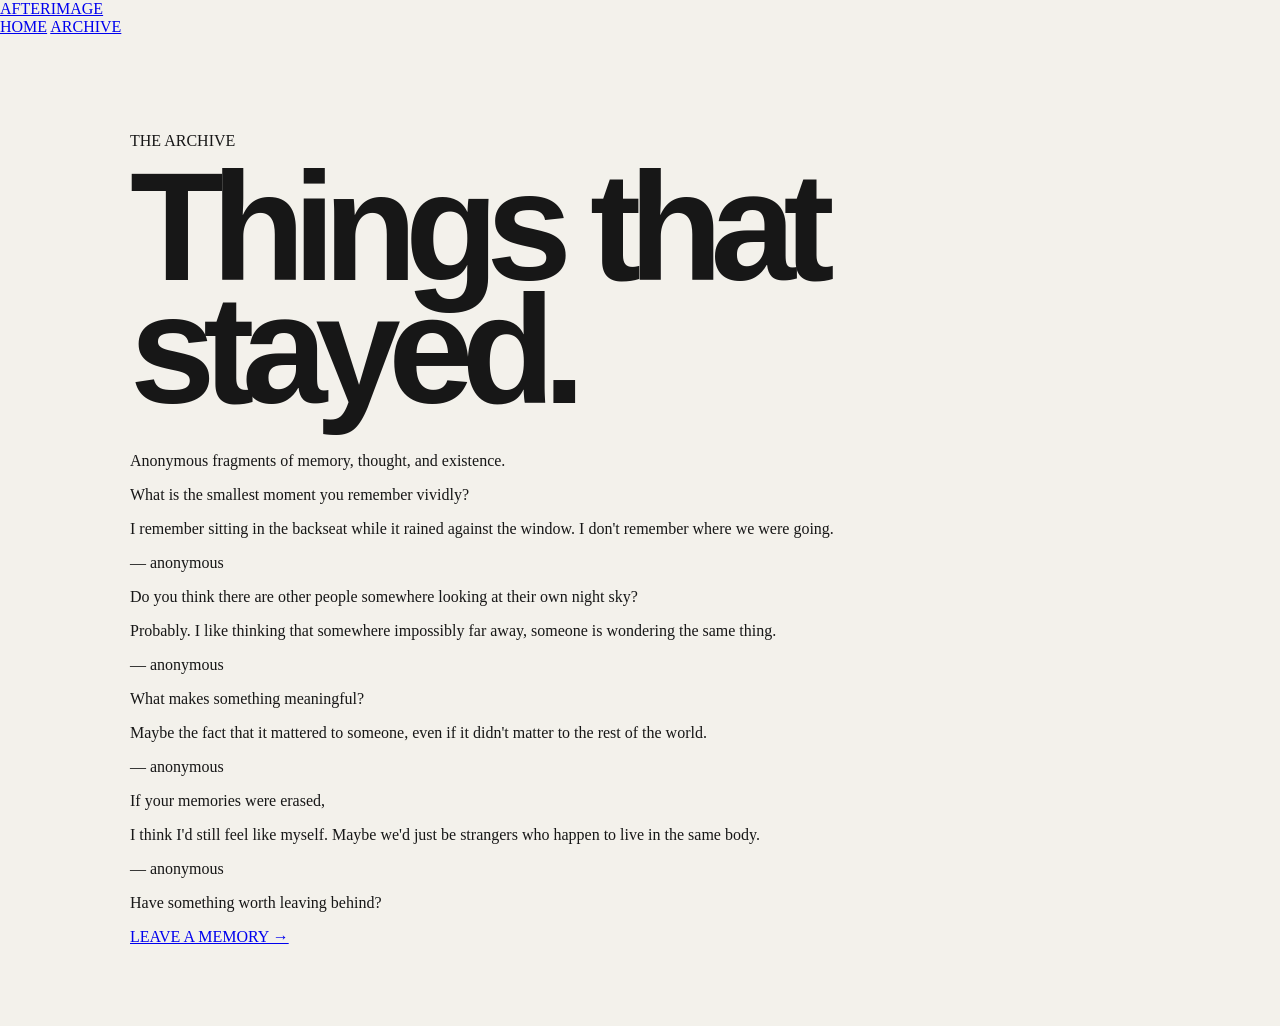
==== archive.html @ aa69af05 "Create archive.html" ====
<!DOCTYPE html>
<html lang="en">

<head>

    <meta charset="UTF-8">

    <meta name="viewport"
          content="width=device-width, initial-scale=1.0">

    <title>AFTERIMAGE — Archive</title>

    <link rel="stylesheet" href="style.css">

</head>


<body>

    <header>

        <a href="index.html" class="logo">
            AFTERIMAGE
        </a>

        <nav>
            <a href="index.html">HOME</a>
            <a href="archive.html">ARCHIVE</a>
        </nav>

    </header>


    <main class="archive">

        <section class="archive-intro">

            <p class="eyebrow">
                THE ARCHIVE
            </p>

            <h1>
                Things that<br>
                stayed.
            </h1>

            <p class="archive-description">
                Anonymous fragments of memory,
                thought, and existence.
            </p>

        </section>


        <section class="memory-grid">

            <article class="memory-card">

                <p class="memory-question">
                    What is the smallest moment
                    you remember vividly?
                </p>

                <p class="memory-text">
                    I remember sitting in the backseat
                    while it rained against the window.
                    I don't remember where we were going.
                </p>

                <span class="anonymous">
                    — anonymous
                </span>

            </article>


            <article class="memory-card">

                <p class="memory-question">
                    Do you think there are other
                    people somewhere looking at
                    their own night sky?
                </p>

                <p class="memory-text">
                    Probably. I like thinking that
                    somewhere impossibly far away,
                    someone is wondering the same thing.
                </p>

                <span class="anonymous">
                    — anonymous
                </span>

            </article>


            <article class="memory-card">

                <p class="memory-question">
                    What makes something meaningful?
                </p>

                <p class="memory-text">
                    Maybe the fact that it mattered
                    to someone, even if it didn't
                    matter to the rest of the world.
                </p>

                <span class="anonymous">
                    — anonymous
                </span>

            </article>


            <article class="memory-card">

                <p class="memory-question">
                    If your memories were erased,
                </p>

                <p class="memory-text">
                    I think I'd still feel like myself.
                    Maybe we'd just be strangers
                    who happen to live in the same body.
                </p>

                <span class="anonymous">
                    — anonymous
                </span>

            </article>

        </section>


        <section class="archive-footer">

            <p>
                Have something worth leaving behind?
            </p>

            <a href="index.html">
                LEAVE A MEMORY →
            </a>

        </section>

    </main>

</body>

</html>
---- style.css ----
* {
    box-sizing: border-box;
}

body {
    margin: 0;
    background: #f3f1eb;
    color: #171717;
    font-family: Georgia, "Times New Roman", serif;
    min-height: 100vh;
}

main {
    max-width: 1100px;
    margin: 0 auto;
    padding: 80px 40px;
}

h1 {
    font-family: Arial, Helvetica, sans-serif;
    font-size: 12vw;
    letter-spacing: -0.08em;
    line-height: 0.8;
    margin: 0 0 40px 0;
    font-weight: 700;
}

.tagline {
    font-size: 28px;
    max-width: 600px;
    line-height: 1.3;
}

.question {
    margin-top: 120px;
    font-size: 18px;
    max-width: 500px;
    line-height: 1.6;
}

footer {
    margin-top: 150px;
    font-family: Arial, Helvetica, sans-serif;
    font-size: 11px;
    letter-spacing: 0.15em;
    text-transform: uppercase;
}
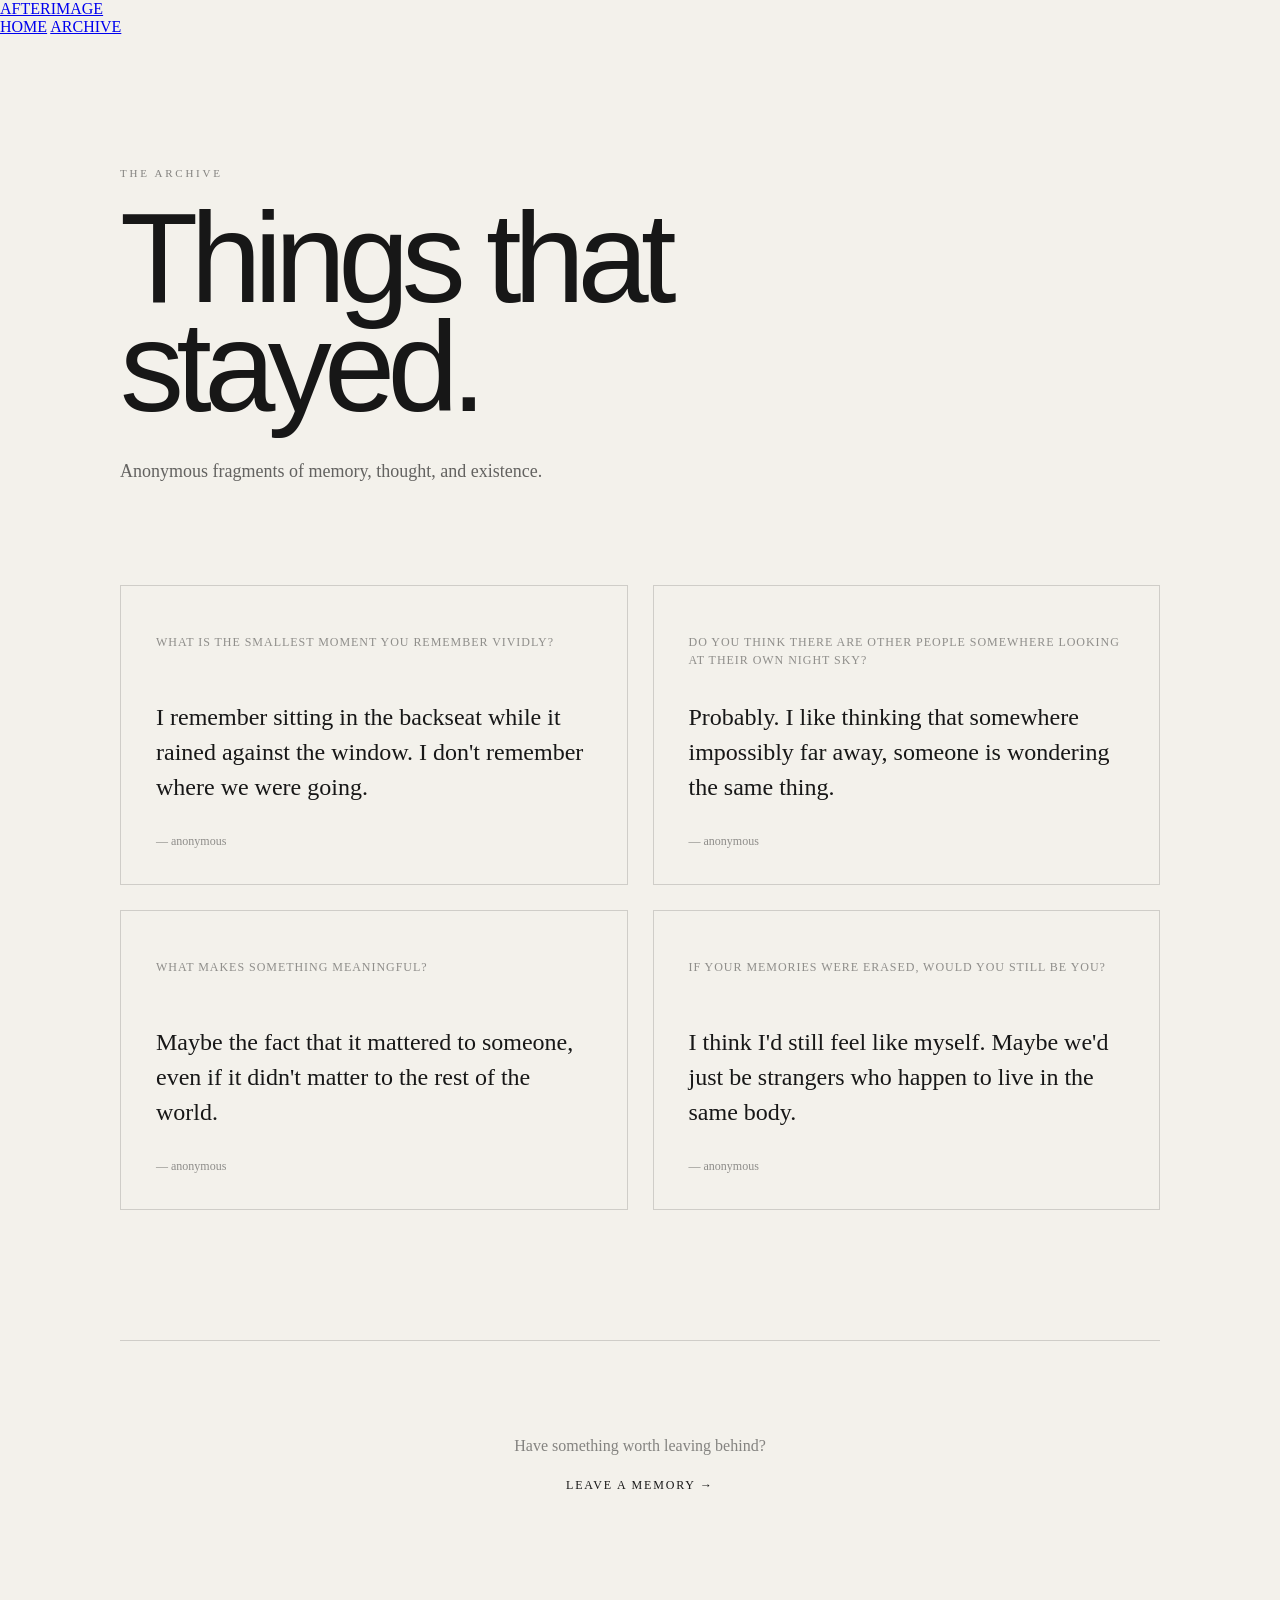
==== commit 36f690cb: "Update archive.html" ====
--- a/archive.html
+++ b/archive.html
@@ -118,6 +118,7 @@
 
                 <p class="memory-question">
                     If your memories were erased,
+                    would you still be you?
                 </p>
 
                 <p class="memory-text">
--- a/style.css
+++ b/style.css
@@ -45,3 +45,137 @@
     letter-spacing: 0.15em;
     text-transform: uppercase;
 }
+
+
+/* =========================
+   ARCHIVE
+========================= */
+
+.archive {
+    max-width: 1100px;
+    margin: 0 auto;
+    padding: 120px 30px;
+}
+
+.archive-intro {
+    max-width: 700px;
+    margin-bottom: 100px;
+}
+
+.eyebrow {
+    font-size: 11px;
+    letter-spacing: 0.25em;
+    opacity: 0.5;
+    margin-bottom: 25px;
+}
+
+.archive-intro h1 {
+    font-size: clamp(60px, 10vw, 130px);
+    line-height: 0.85;
+    font-weight: 400;
+    letter-spacing: -0.06em;
+    margin: 0 0 35px;
+}
+
+.archive-description {
+    font-size: 18px;
+    line-height: 1.6;
+    max-width: 430px;
+    opacity: 0.65;
+}
+
+
+/* MEMORY GRID */
+
+.memory-grid {
+    display: grid;
+    grid-template-columns: repeat(2, 1fr);
+    gap: 25px;
+}
+
+.memory-card {
+    border: 1px solid rgba(0, 0, 0, 0.15);
+    padding: 35px;
+    min-height: 300px;
+
+    display: flex;
+    flex-direction: column;
+
+    transition:
+        transform 0.3s ease,
+        background 0.3s ease;
+}
+
+.memory-card:hover {
+    transform: translateY(-5px);
+}
+
+.memory-question {
+    font-size: 12px;
+    letter-spacing: 0.08em;
+    text-transform: uppercase;
+    opacity: 0.45;
+    line-height: 1.5;
+}
+
+.memory-text {
+    font-family: Georgia, serif;
+    font-size: 24px;
+    line-height: 1.45;
+
+    margin-top: auto;
+    margin-bottom: 30px;
+}
+
+.anonymous {
+    font-size: 12px;
+    opacity: 0.45;
+}
+
+
+/* ARCHIVE FOOTER */
+
+.archive-footer {
+    text-align: center;
+    margin-top: 130px;
+    padding-top: 80px;
+    border-top: 1px solid rgba(0, 0, 0, 0.15);
+}
+
+.archive-footer p {
+    opacity: 0.5;
+    margin-bottom: 20px;
+}
+
+.archive-footer a {
+    color: inherit;
+    text-decoration: none;
+    letter-spacing: 0.15em;
+    font-size: 12px;
+}
+
+.archive-footer a:hover {
+    opacity: 0.5;
+}
+
+
+/* MOBILE */
+
+@media (max-width: 700px) {
+
+    .archive {
+        padding: 80px 20px;
+    }
+
+    .memory-grid {
+        grid-template-columns: 1fr;
+    }
+
+    .archive-intro {
+        margin-bottom: 60px;
+    }
+
+    .memory-card {
+        min-height: 260px;
+    }
+}
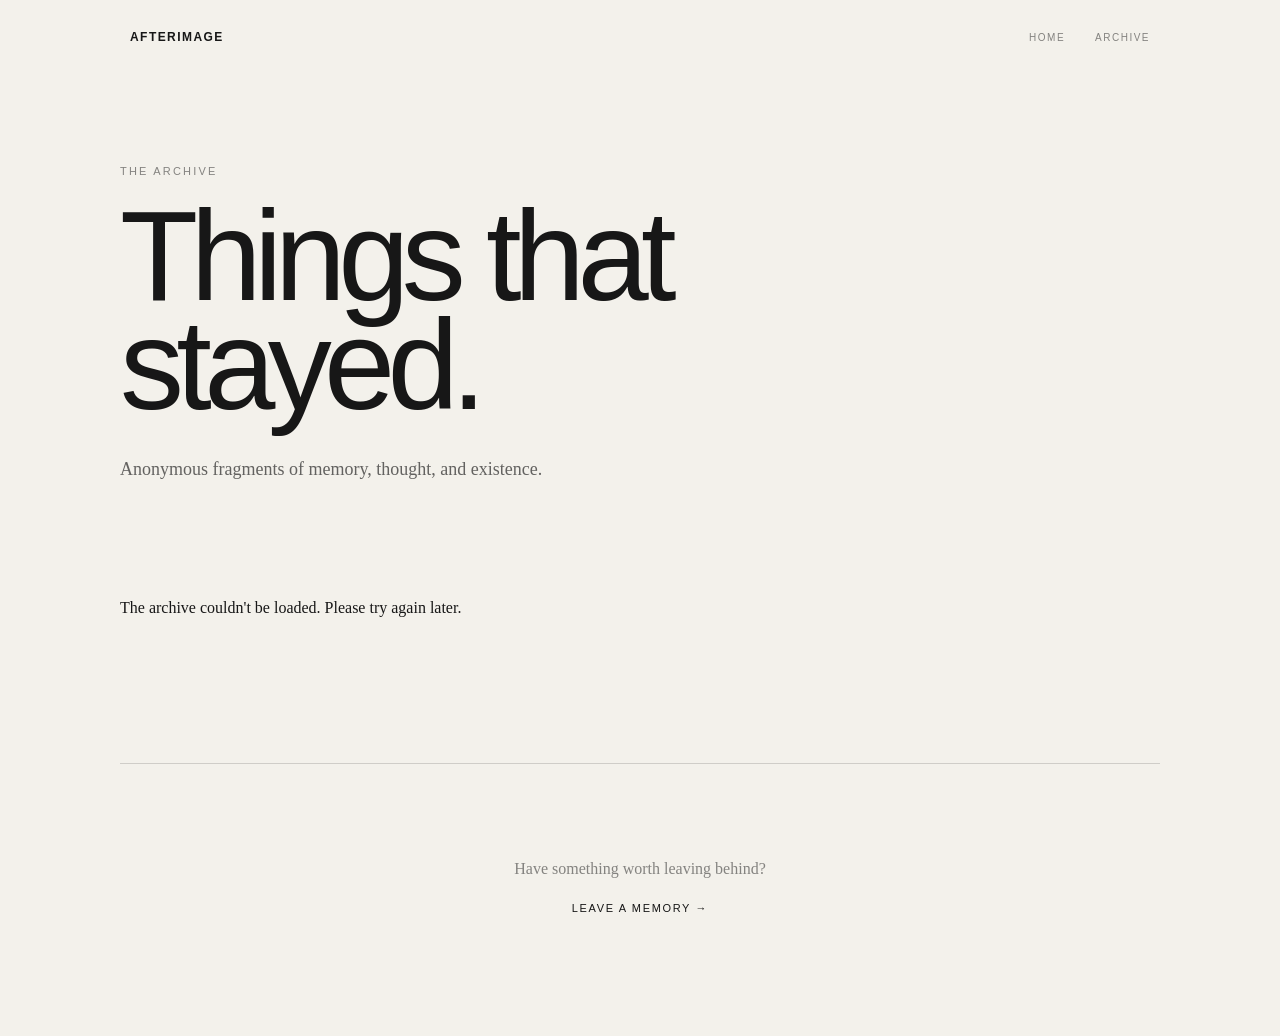
==== commit e447d00a: "Update archive.html" ====
--- a/archive.html
+++ b/archive.html
@@ -52,86 +52,15 @@
         </section>
 
 
-        <section class="memory-grid">
+        <!-- REAL MEMORIES WILL APPEAR HERE -->
 
-            <article class="memory-card">
+        <section
+            class="memory-grid"
+            id="memory-grid">
 
-                <p class="memory-question">
-                    What is the smallest moment
-                    you remember vividly?
-                </p>
-
-                <p class="memory-text">
-                    I remember sitting in the backseat
-                    while it rained against the window.
-                    I don't remember where we were going.
-                </p>
-
-                <span class="anonymous">
-                    — anonymous
-                </span>
-
-            </article>
-
-
-            <article class="memory-card">
-
-                <p class="memory-question">
-                    Do you think there are other
-                    people somewhere looking at
-                    their own night sky?
-                </p>
-
-                <p class="memory-text">
-                    Probably. I like thinking that
-                    somewhere impossibly far away,
-                    someone is wondering the same thing.
-                </p>
-
-                <span class="anonymous">
-                    — anonymous
-                </span>
-
-            </article>
-
-
-            <article class="memory-card">
-
-                <p class="memory-question">
-                    What makes something meaningful?
-                </p>
-
-                <p class="memory-text">
-                    Maybe the fact that it mattered
-                    to someone, even if it didn't
-                    matter to the rest of the world.
-                </p>
-
-                <span class="anonymous">
-                    — anonymous
-                </span>
-
-            </article>
-
-
-            <article class="memory-card">
-
-                <p class="memory-question">
-                    If your memories were erased,
-                    would you still be you?
-                </p>
-
-                <p class="memory-text">
-                    I think I'd still feel like myself.
-                    Maybe we'd just be strangers
-                    who happen to live in the same body.
-                </p>
-
-                <span class="anonymous">
-                    — anonymous
-                </span>
-
-            </article>
+            <p id="loading">
+                Loading the archive...
+            </p>
 
         </section>
 
@@ -142,7 +71,7 @@
                 Have something worth leaving behind?
             </p>
 
-            <a href="index.html">
+            <a href="index.html#submit">
                 LEAVE A MEMORY →
             </a>
 
@@ -150,6 +79,105 @@
 
     </main>
 
+
+    <script>
+
+        const scriptURL =
+            "https://script.google.com/macros/s/AKfycbwmIdLX70Mb1JCvqwobJS_AErbhvEqbUak6owPqHPvu_CwPnsdFDXyutujTb--d8XM/exec";
+
+
+        const grid =
+            document.getElementById("memory-grid");
+
+
+        fetch(scriptURL)
+
+            .then(response => response.json())
+
+            .then(memories => {
+
+                grid.innerHTML = "";
+
+
+                if (memories.length === 0) {
+
+                    grid.innerHTML = `
+                        <p>
+                            The archive is still empty.
+                        </p>
+                    `;
+
+                    return;
+                }
+
+
+                memories.reverse().forEach(memory => {
+
+                    const card =
+                        document.createElement("article");
+
+                    card.className = "memory-card";
+
+
+                    const question =
+                        document.createElement("p");
+
+                    question.className =
+                        "memory-question";
+
+                    question.textContent =
+                        memory.question;
+
+
+                    const text =
+                        document.createElement("p");
+
+                    text.className =
+                        "memory-text";
+
+                    text.textContent =
+                        memory.memory;
+
+
+                    const anonymous =
+                        document.createElement("span");
+
+                    anonymous.className =
+                        "anonymous";
+
+                    anonymous.textContent =
+                        "— anonymous";
+
+
+                    card.appendChild(question);
+
+                    card.appendChild(text);
+
+                    card.appendChild(anonymous);
+
+                    grid.appendChild(card);
+
+                });
+
+            })
+
+
+            .catch(error => {
+
+                console.error(error);
+
+                grid.innerHTML = `
+                    <p>
+                        The archive couldn't be loaded.
+                        Please try again later.
+                    </p>
+                `;
+
+            });
+
+    </script>
+
+
 </body>
 
 </html>
--- a/style.css
+++ b/style.css
@@ -10,10 +10,57 @@
     min-height: 100vh;
 }
 
+/* HEADER */
+
+header {
+    max-width: 1100px;
+    margin: 0 auto;
+    padding: 30px 40px;
+    display: flex;
+    justify-content: space-between;
+    align-items: center;
+}
+
+.logo {
+    color: #171717;
+    text-decoration: none;
+    font-family: Arial, Helvetica, sans-serif;
+    font-size: 12px;
+    font-weight: 700;
+    letter-spacing: 0.12em;
+}
+
+nav {
+    display: flex;
+    gap: 30px;
+}
+
+nav a {
+    color: #171717;
+    text-decoration: none;
+    font-family: Arial, Helvetica, sans-serif;
+    font-size: 10px;
+    letter-spacing: 0.15em;
+    opacity: 0.5;
+    transition: opacity 0.2s ease;
+}
+
+nav a:hover {
+    opacity: 1;
+}
+
+/* MAIN */
+
 main {
     max-width: 1100px;
     margin: 0 auto;
     padding: 80px 40px;
+}
+
+/* HOMEPAGE */
+
+.hero {
+    padding: 80px 0 140px;
 }
 
 h1 {
@@ -25,48 +72,148 @@
     font-weight: 700;
 }
 
-.tagline {
+.eyebrow {
+    font-family: Arial, Helvetica, sans-serif;
+    font-size: 11px;
+    letter-spacing: 0.2em;
+    opacity: 0.5;
+    margin-bottom: 25px;
+}
+
+.intro {
     font-size: 28px;
     max-width: 600px;
     line-height: 1.3;
 }
 
-.question {
-    margin-top: 120px;
+/* SUBMISSION */
+
+.submit-section {
+    padding: 100px 0;
+    border-top: 1px solid rgba(0, 0, 0, 0.15);
+}
+
+.section-label {
+    font-family: Arial, Helvetica, sans-serif;
+    font-size: 11px;
+    letter-spacing: 0.15em;
+    text-transform: uppercase;
+    opacity: 0.5;
+}
+
+.submit-section h2 {
+    font-family: Georgia, "Times New Roman", serif;
+    font-size: clamp(30px, 5vw, 60px);
+    font-weight: normal;
+    line-height: 1.15;
+    max-width: 800px;
+    margin: 50px 0 20px;
+}
+
+.instruction {
+    opacity: 0.55;
+    margin-bottom: 40px;
+}
+
+textarea {
+    width: 100%;
+    min-height: 220px;
+    resize: vertical;
+    padding: 20px;
+    border: 1px solid rgba(0, 0, 0, 0.2);
+    background: transparent;
+    color: #171717;
+    font-family: Georgia, "Times New Roman", serif;
     font-size: 18px;
-    max-width: 500px;
-    line-height: 1.6;
-}
-
-footer {
-    margin-top: 150px;
-    font-family: Arial, Helvetica, sans-serif;
-    font-size: 11px;
-    letter-spacing: 0.15em;
-    text-transform: uppercase;
-}
-
-
-/* =========================
-   ARCHIVE
-========================= */
+    line-height: 1.5;
+    outline: none;
+}
+
+textarea:focus {
+    border-color: #171717;
+}
+
+.submit-row {
+    display: flex;
+    justify-content: space-between;
+    align-items: center;
+    margin-top: 15px;
+}
+
+#character-count {
+    font-family: Arial, Helvetica, sans-serif;
+    font-size: 10px;
+    opacity: 0.45;
+}
+
+#submit-button {
+    border: none;
+    background: #171717;
+    color: #f3f1eb;
+    padding: 14px 20px;
+    font-family: Arial, Helvetica, sans-serif;
+    font-size: 10px;
+    letter-spacing: 0.12em;
+    cursor: pointer;
+}
+
+#submit-button:hover {
+    opacity: 0.75;
+}
+
+#message {
+    font-size: 14px;
+    margin-top: 20px;
+}
+
+/* HOMEPAGE SECTIONS */
+
+.placeholder-section {
+    padding: 100px 0;
+    border-top: 1px solid rgba(0, 0, 0, 0.15);
+}
+
+.placeholder-section h2 {
+    font-size: clamp(30px, 5vw, 60px);
+    font-weight: normal;
+    line-height: 1.15;
+    max-width: 700px;
+}
+
+/* ARCHIVE LINK */
+
+.archive-link {
+    display: block;
+    color: inherit;
+    text-decoration: none;
+    transition: opacity 0.3s ease;
+}
+
+.archive-link:hover {
+    opacity: 0.55;
+}
+
+.archive-link h2 {
+    margin-bottom: 25px;
+}
+
+.archive-arrow {
+    font-family: Arial, Helvetica, sans-serif;
+    font-size: 11px;
+    letter-spacing: 0.15em;
+}
+
+/* ARCHIVE PAGE */
 
 .archive {
     max-width: 1100px;
     margin: 0 auto;
-    padding: 120px 30px;
+    padding: 80px 30px 120px;
 }
 
 .archive-intro {
     max-width: 700px;
     margin-bottom: 100px;
-}
-
-.eyebrow {
-    font-size: 11px;
-    letter-spacing: 0.25em;
-    opacity: 0.5;
-    margin-bottom: 25px;
 }
 
 .archive-intro h1 {
@@ -84,8 +231,7 @@
     opacity: 0.65;
 }
 
-
-/* MEMORY GRID */
+/* MEMORY CARDS */
 
 .memory-grid {
     display: grid;
@@ -97,13 +243,9 @@
     border: 1px solid rgba(0, 0, 0, 0.15);
     padding: 35px;
     min-height: 300px;
-
     display: flex;
     flex-direction: column;
-
-    transition:
-        transform 0.3s ease,
-        background 0.3s ease;
+    transition: transform 0.3s ease;
 }
 
 .memory-card:hover {
@@ -111,7 +253,8 @@
 }
 
 .memory-question {
-    font-size: 12px;
+    font-family: Arial, Helvetica, sans-serif;
+    font-size: 11px;
     letter-spacing: 0.08em;
     text-transform: uppercase;
     opacity: 0.45;
@@ -122,16 +265,16 @@
     font-family: Georgia, serif;
     font-size: 24px;
     line-height: 1.45;
-
     margin-top: auto;
     margin-bottom: 30px;
 }
 
 .anonymous {
-    font-size: 12px;
+    font-family: Arial, Helvetica, sans-serif;
+    font-size: 10px;
+    letter-spacing: 0.08em;
     opacity: 0.45;
 }
-
 
 /* ARCHIVE FOOTER */
 
@@ -151,20 +294,54 @@
     color: inherit;
     text-decoration: none;
     letter-spacing: 0.15em;
-    font-size: 12px;
+    font-family: Arial, Helvetica, sans-serif;
+    font-size: 11px;
 }
 
 .archive-footer a:hover {
     opacity: 0.5;
 }
 
+/* FOOTER */
+
+footer {
+    margin-top: 100px;
+    padding: 40px;
+    font-family: Arial, Helvetica, sans-serif;
+    font-size: 10px;
+    letter-spacing: 0.15em;
+    text-transform: uppercase;
+    opacity: 0.5;
+    text-align: center;
+}
 
 /* MOBILE */
 
 @media (max-width: 700px) {
 
+    header {
+        padding: 25px 20px;
+    }
+
+    nav {
+        gap: 15px;
+    }
+
+    main {
+        padding: 60px 20px;
+    }
+
+    .hero {
+        padding: 60px 0 100px;
+    }
+
+    .submit-section,
+    .placeholder-section {
+        padding: 80px 0;
+    }
+
     .archive {
-        padding: 80px 20px;
+        padding: 60px 20px 80px;
     }
 
     .memory-grid {
@@ -178,4 +355,14 @@
     .memory-card {
         min-height: 260px;
     }
-}
+
+    .submit-row {
+        align-items: flex-start;
+        gap: 20px;
+        flex-direction: column;
+    }
+
+    #submit-button {
+        width: 100%;
+    }
+}
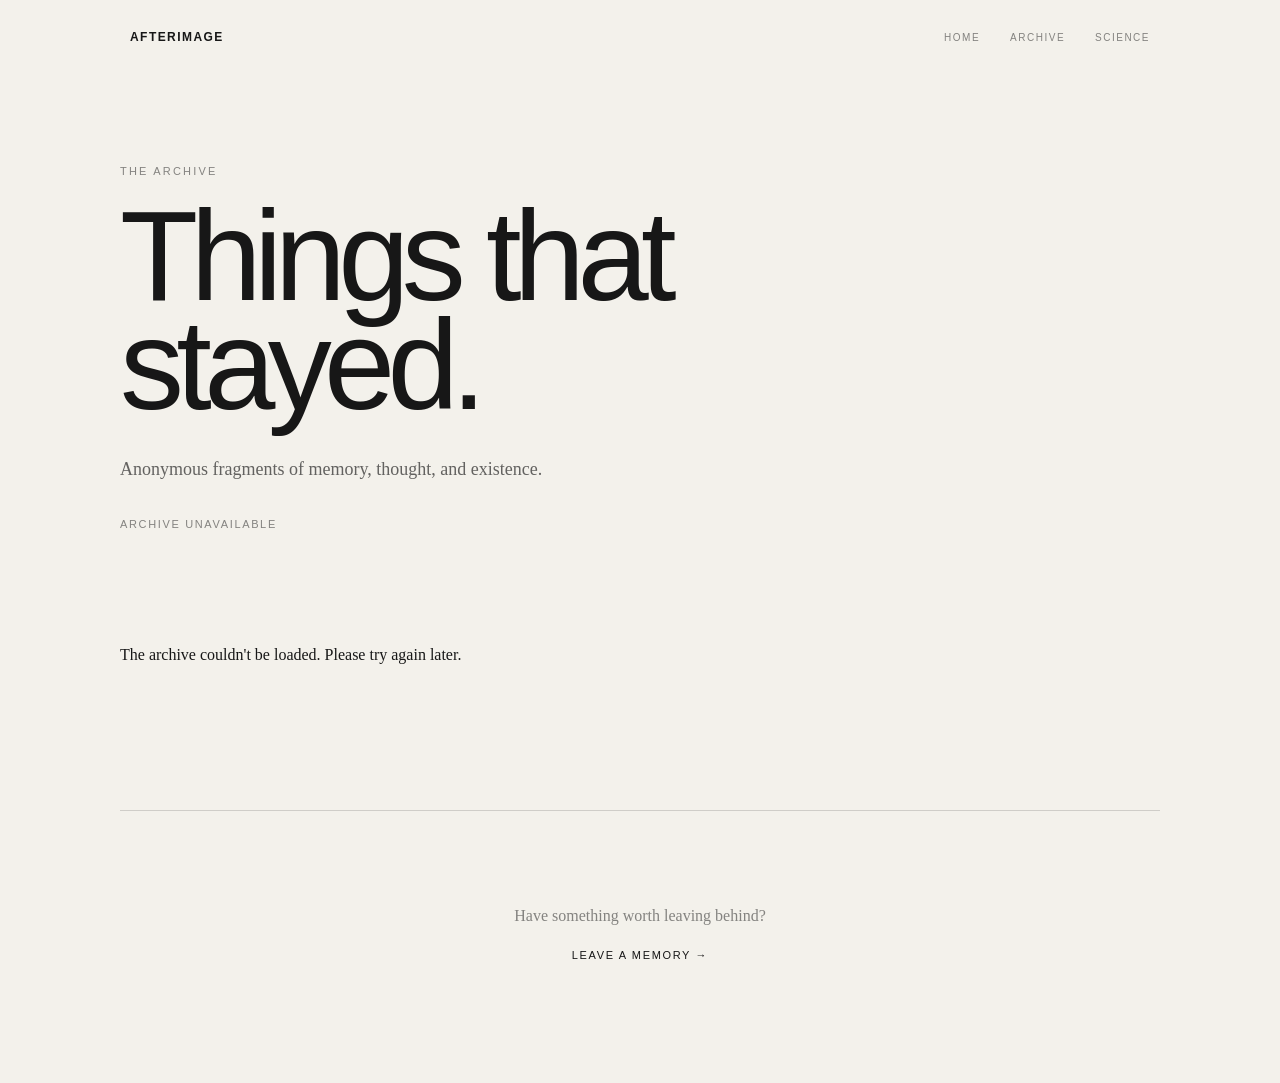
==== commit 9249f3e1: "Update archive.html" ====
--- a/archive.html
+++ b/archive.html
@@ -26,12 +26,14 @@
         <nav>
             <a href="index.html">HOME</a>
             <a href="archive.html">ARCHIVE</a>
+            <a href="science.html">SCIENCE</a>
         </nav>
 
     </header>
 
 
     <main class="archive">
+
 
         <section class="archive-intro">
 
@@ -49,10 +51,14 @@
                 thought, and existence.
             </p>
 
+            <p id="archive-count"
+               class="section-label"
+               style="margin-top: 35px;">
+                LOADING MEMORIES...
+            </p>
+
         </section>
 
-
-        <!-- REAL MEMORIES WILL APPEAR HERE -->
 
         <section
             class="memory-grid"
@@ -77,6 +83,7 @@
 
         </section>
 
+
     </main>
 
 
@@ -89,6 +96,9 @@
         const grid =
             document.getElementById("memory-grid");
 
+        const countElement =
+            document.getElementById("archive-count");
+
 
         fetch(scriptURL)
 
@@ -97,6 +107,15 @@
             .then(memories => {
 
                 grid.innerHTML = "";
+
+
+                countElement.textContent =
+                    memories.length +
+                    (
+                        memories.length === 1
+                            ? " MEMORY PRESERVED"
+                            : " MEMORIES PRESERVED"
+                    );
 
 
                 if (memories.length === 0) {
@@ -116,7 +135,8 @@
                     const card =
                         document.createElement("article");
 
-                    card.className = "memory-card";
+                    card.className =
+                        "memory-card";
 
 
                     const question =
@@ -165,6 +185,9 @@
             .catch(error => {
 
                 console.error(error);
+
+                countElement.textContent =
+                    "ARCHIVE UNAVAILABLE";
 
                 grid.innerHTML = `
                     <p>
